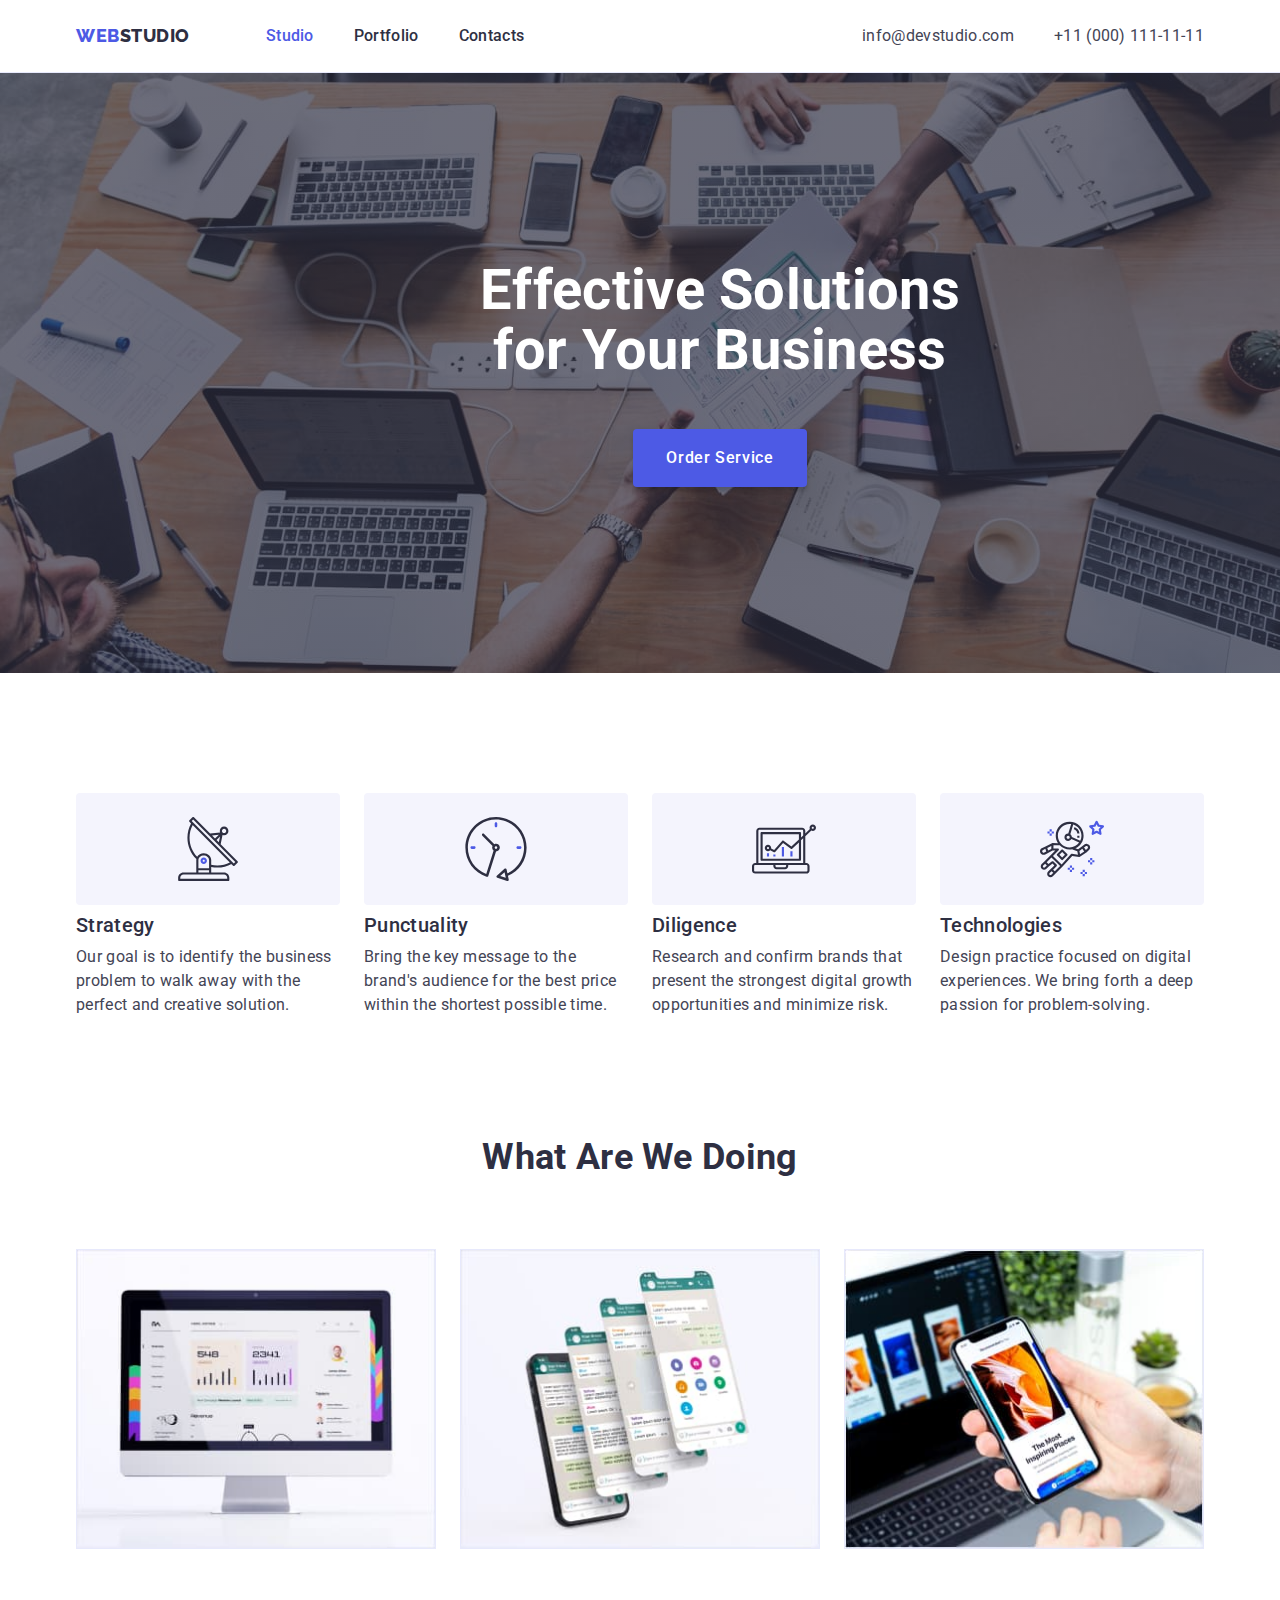
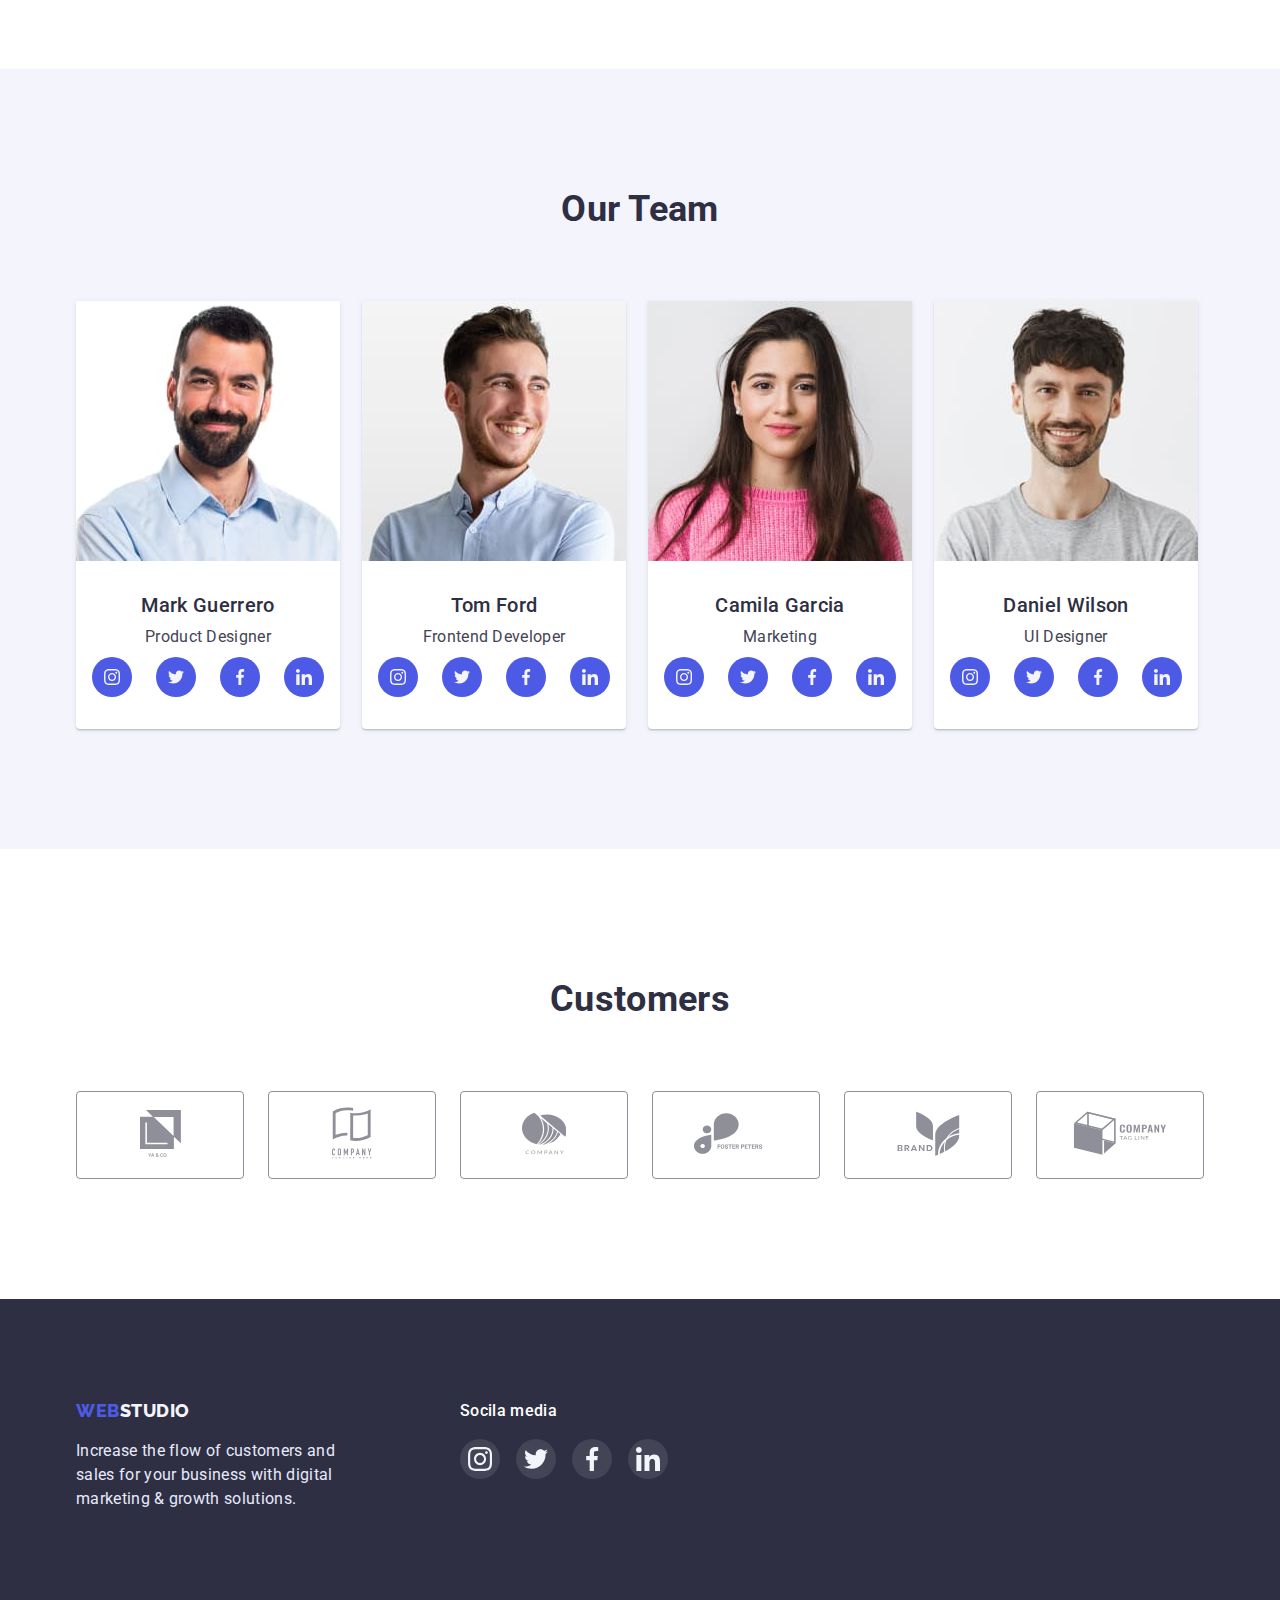
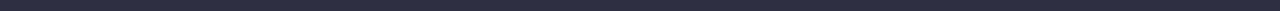
==== index.html @ 2a9cec0b "start HW5" ====
<!DOCTYPE html>
<html lang="en">

<head>
    <meta charset="UTF-8">
    <meta http-equiv="X-UA-Compatible" content="IE=edge">
    <meta name="viewport" content="width=device-width, initial-scale=1.0">
    <link rel="preconnect" href="https://fonts.googleapis.com">
    <link rel="preconnect" href="https://fonts.gstatic.com" crossorigin>
    <link rel="preconnect" href="https://fonts.googleapis.com">
    <link rel="preconnect" href="https://fonts.gstatic.com" crossorigin>
    <link 
        href="https://fonts.googleapis.com/css2?family=Raleway:wght@800&family=Roboto:wght@400;500;700&display=swap"
        rel="stylesheet">
    <link rel="stylesheet" href="https://cdnjs.cloudflare.com/ajax/libs/modern-normalize/1.1.0/modern-normalize.min.css">
    <link rel="stylesheet" href="./css/styles.css">
    <title>Studio</title>
</head>
<body class="page">
    <header class="page-header">
        <div class="container header-nav">
            <!-- Логотип -->
            <a href="./index.html" class="logo"> <span class="blue">WEB</span>STUDIO</a>
            <!-- Навігація по сайту -->
            <nav>
                <ul class="site-nav list">
                    <li class="item">
                        <a href="./index.html" title="Studio" class="link current">Studio</a>
                    </li>
                    <li class="item">
                        <a href="./portfolio.html" title="Portfolio" class="link">Portfolio</a>
                    </li>
                    <li class="item">
                        <a href="" title="Contacts" class="link">Contacts</a>
                    </li>
                </ul>
            </nav>
            <!-- Контакти -->
            <div class="site-contact">
                <ul class="site-contact list">
                    <li class="item">
                        <a href="mailto:info@devstudio.com" class="link">info@devstudio.com</a>
                    </li>
                    <li class="item">
                        <a href="tel:+110001111111" class="link">+11 (000) 111-11-11</a>
                    </li>
                </ul>
            </div>
        </div>
    </header>
    <main>
        <!-- Дошка з контентом -->
        <section class="hero">
            <div class="container">
                <h1 class="hero-title">Effective Solutions <br/> for Your Business</h1>
                <button type="button" class="button primary">Order Service</button>
                <!-- <a href="" alt="order">Order Service</a> -->
            </div>
        </section>
        <!-- Секція "Наші переваги" -->
        <section class="section benefits">
            <div class="container">
                <h2 class="section-title">Our advantages</h2>
                <ul class="benefits-list list">
                    <li class="ben-item">
                        <div class="ben-icon">
                            <svg class="ads">
                                <use href="./svg/symbol-defs.svg#icon-antenna">
                                </use>
                            </svg>
                        </div>
                        <h3 class="title">Strategy</h3>
                        <p class="text">Our goal is to identify the business
                            problem to walk away with the perfect and creative solution.</p>
                    </li>
                    <li class="ben-item">
                        <div class="ben-icon">
                            <svg class="ads">
                                <use href="./svg/symbol-defs.svg#icon-clock">
                                </use>
                            </svg>
                        </div>
                        <h3 class="title">Punctuality</h3>
                        <p class="text">Bring the key message to the brand's audience for the best price within the shortest possible
                            time.</p>
                    </li>
                    <li class="ben-item">
                        <div class="ben-icon">
                            <svg class="ads">
                                <use href="./svg/symbol-defs.svg#icon-diagram">
                                </use>
                            </svg>
                        </div>
                        <h3 class="title">Diligence</h3>
                        <p class="text">Research and confirm brands that present the strongest digital growth opportunities and minimize
                            risk.</p>
                    </li>
                    <li class="ben-item">
                        <div class="ben-icon">
                            <svg class="ads">
                                <use href="./svg/symbol-defs.svg#icon-astronaut">
                                </use>
                            </svg>
                        </div>
                        <h3 class="title">Technologies</h3>
                        <p class="text">Design practice focused on digital experiences. We bring forth a deep passion for
                            problem-solving.</p>
                    </li>
                </ul>
            </div>
        </section>
        <!-- Секція  "Чим ми займаємося"-->
        <section class="section work">
            <div class="container">
                <h2 class="section-title">What are we doing</h2>
                <ul class="work-list list">
                    <li class="work-item">
                            <img src="./images/monitor.jpg" width="360" height="300" alt="monitor" class="work-img">
                    </li>
                    <li class="work-item">
                            <img src="./images/interfaces.jpg" width="360" height="300" alt="interface" class="work-img">
                    </li>
                    <li class="work-item">
                            <img src="./images/phone.jpg" width="360" height="300" alt="phone" class="work-img">
                    </li>
                </ul>
            </div>
        </section>
        <!-- Секція "Наша команда" -->
        <section class="section team">
            <div class="container">
                <h2 class="section-title">Our Team</h2>
                <ul class="team-list list">
                    <li class="team-card">
                        <img src="./images/mark.jpg" width="264" height="260" alt="Mark Guerrero">
                        <h3 class="title">Mark Guerrero</h3>
                        <p class="text">Product Designer</p>
                        <div class="soc-media">
                            <ul class="soc list">
                                <li class="soc-item">
                                    <a href="" class="link">
                                        <svg class="soc-icon">
                                            <use href="./svg/symbol-defs.svg#icon-instagram"></use>
                                        </svg>
                                    </a>
                                </li>
                                <li class="soc-item">
                                    <a href="" class="link">
                                        <svg class="soc-icon">
                                            <use href="./svg/symbol-defs.svg#icon-twitter"></use>
                                        </svg>
                                    </a>
                                </li>
                                <li class="soc-item">
                                    <a href="" class="link">
                                        <svg class="soc-icon">
                                            <use href="./svg/symbol-defs.svg#icon-facebook"></use>
                                        </svg>
                                    </a>
                                </li>
                                <li class="soc-item">
                                    <a href="" class="link">
                                        <svg class="soc-icon">
                                            <use href="./svg/symbol-defs.svg#icon-linkedin"></use>
                                        </svg>
                                    </a>
                                </li>
                            </ul>
                        </div>
                    </li>
                    <li class="team-card">
                        <img src="./images/tom.jpg" width="264" height="260" alt="Tom Ford">
                        <h3 class="title">Tom Ford</h3>
                        <p class="text">Frontend Developer</p>
                        <div class="soc-media">
                            <ul class="soc list">
                                <li class="soc-item">
                                    <a href="" class="link">
                                        <svg class="soc-icon">
                                            <use href="./svg/symbol-defs.svg#icon-instagram"></use>
                                        </svg>
                                    </a>
                                </li>
                                <li class="soc-item">
                                    <a href="" class="link">
                                        <svg class="soc-icon">
                                            <use href="./svg/symbol-defs.svg#icon-twitter"></use>
                                        </svg>
                                    </a>
                                </li>
                                <li class="soc-item">
                                    <a href="" class="link">
                                        <svg class="soc-icon">
                                            <use href="./svg/symbol-defs.svg#icon-facebook"></use>
                                        </svg>
                                    </a>
                                </li>
                                <li class="soc-item">
                                    <a href="" class="link">
                                        <svg class="soc-icon">
                                            <use href="./svg/symbol-defs.svg#icon-linkedin"></use>
                                        </svg>
                                    </a>
                                </li>
                            </ul>
                        </div>
                    </li>
                    <li class="team-card">
                        <img src="./images/camila.jpg" width="264" height="260" alt="Camila Garcia">
                        <h3 class="title">Camila Garcia</h3>
                        <p class="text">Marketing</p>
                        <div class="soc-media">
                            <ul class="soc list">
                                <li class="soc-item">
                                    <a href="" class="link">
                                        <svg class="soc-icon">
                                            <use href="./svg/symbol-defs.svg#icon-instagram"></use>
                                        </svg>
                                    </a>
                                </li>
                                <li class="soc-item">
                                    <a href="" class="link">
                                        <svg class="soc-icon">
                                            <use href="./svg/symbol-defs.svg#icon-twitter"></use>
                                        </svg>
                                    </a>
                                </li>
                                <li class="soc-item">
                                    <a href="" class="link">
                                        <svg class="soc-icon">
                                            <use href="./svg/symbol-defs.svg#icon-facebook"></use>
                                        </svg>
                                    </a>
                                </li>
                                <li class="soc-item">
                                    <a href="" class="link">
                                        <svg class="soc-icon">
                                            <use href="./svg/symbol-defs.svg#icon-linkedin"></use>
                                        </svg>
                                    </a>
                                </li>
                            </ul>
                        </div>
                    </li>
                    <li class="team-card">
                        <img src="./images/daniel.jpg" width="264" height="260" alt="Daniel Wilson">
                        <h3 class="title">Daniel Wilson</h3>
                        <p class="text">UI Designer</p>
                        <div class="soc-media">
                            <ul class="soc list">
                                <li class="soc-item">
                                    <a href="" class="link">
                                        <svg class="soc-icon">
                                            <use href="./svg/symbol-defs.svg#icon-instagram"></use>
                                        </svg>
                                    </a>
                                </li>
                                <li class="soc-item">
                                    <a href="" class="link">
                                        <svg class="soc-icon">
                                            <use href="./svg/symbol-defs.svg#icon-twitter"></use>
                                        </svg>
                                    </a>
                                </li>
                                <li class="soc-item">
                                    <a href="" class="link">
                                        <svg class="soc-icon">
                                            <use href="./svg/symbol-defs.svg#icon-facebook"></use>
                                        </svg>
                                    </a>
                                </li>
                                <li class="soc-item">
                                    <a href="" class="link">
                                        <svg class="soc-icon">
                                            <use href="./svg/symbol-defs.svg#icon-linkedin"></use>
                                        </svg>
                                    </a>
                                </li>
                            </ul>
                        </div>
                    </li>
                </ul>
            </div>
        </section>
        <section class="section customer">
            <div class="container">
                <h2 class="section-title">Customers</h2>
                <ul class="customer-list list">
                    <li class="custom-card">
                        <a href="" class="link">
                            <svg class="custom first">
                                <use href="./svg/symbol-defs.svg#icon-comp_1"></use>
                            </svg>
                        </a>
                    </li>
                    <li class="custom-card">
                        <a href="" class="link">
                            <svg class="custom second">
                                <use href="./svg/symbol-defs.svg#icon-comp_2"></use>
                            </svg>
                        </a>
                    </li>
                    <li class="custom-card">
                        <a href="" class="link">
                            <svg class="custom third">
                                <use href="./svg/symbol-defs.svg#icon-comp_3"></use>
                            </svg>
                        </a>
                    </li>
                    <li class="custom-card">
                        <a href="" class="link ">
                            <svg class="custom fourth">
                                <use href="./svg/symbol-defs.svg#icon-comp_4"></use>
                            </svg>
                        </a>
                    </li>
                    <li class="custom-card">
                        <a href="" class="link">
                            <svg class="custom fives">
                                <use href="./svg/symbol-defs.svg#icon-comp_5"></use>
                            </svg>
                        </a>
                    </li>
                    <li class="custom-card">
                        <a href="" class="link">
                            <svg class="custom six">
                                <use href="./svg/symbol-defs.svg#icon-comp_6"></use>
                            </svg>
                        </a>
                    </li>
                </ul>
            </div>
        </section>
    </main>
    <footer class="footer studio">
        <div class="container">
            <div class="footer slogan">
                <!-- Логотип -->
                <a href="./index.html" class="logo footer"><span class="blue">WEB</span><span class="white">STUDIO</span></a>
                <!-- Slogan -->
                <p class="text">Increase the flow of customers and sales for your business with digital marketing & growth solutions.</p>
            </div>
            <!-- Соцмережі -->
            <div class="footer soc">
                <h2 class="footer title">Socila media</h2>
                <div class="soc-media">
                    <ul class="soc list">
                        <li class="soc-item">
                            <a href="" class="link">
                                <svg class="soc-icon">
                                    <use href="./svg/symbol-defs.svg#icon-instagram"></use>
                                </svg>
                            </a>
                        </li>
                        <li class="soc-item">
                            <a href="" class="link">
                                <svg class="soc-icon">
                                    <use href="./svg/symbol-defs.svg#icon-twitter"></use>
                                </svg>
                            </a>
                        </li>
                        <li class="soc-item">
                            <a href="" class="link">
                                <svg class="soc-icon">
                                    <use href="./svg/symbol-defs.svg#icon-facebook"></use>
                                </svg>
                            </a>
                        </li>
                        <li class="soc-item">
                            <a href="" class="link">
                                <svg class="soc-icon">
                                    <use href="./svg/symbol-defs.svg#icon-linkedin"></use>
                                </svg>
                            </a>
                        </li>
                    </ul>
                </div>
            </div>
        </div>
    </footer>
</body>

</html>
---- css/styles.css ----
/* Main page */

/* Primary text color #434455 */
/* Secondary text color (title) #2E2F42 */
/* White text color #FFFFFF */
/* Footer text color #E7E9FC */
/* Logo color blue #4D5AE5 */
/* logo color white #F4F4FD */
/* Header bg color #FFFFFF */
/* Hero bg color #2E2F42 */
/* Benefits bg color #E5E5E5 */
/* Team bg color #F4F4FD */
/* Footer bg color #2E2F42 */
/* Accent color #4D5AE5 */
/* Button bg color #4D5AE5 */
/* Button color #FFFFFF */

/* Portfolio page */

/* Button active bg #404BBF */
/* Button non-active bg #F4F4FD */
/* Button active text color #FFFFFF */
/* Button non-active text color #4D5AE5 */



:root{
    --primary-text-color: #434455;
    --title-text-color: #2E2F42;
    --white-text-color: #FFFFFF;
    --footer-text-color: #E7E9FC;
    --logo-color-blue: #4D5AE5;
    --logo-color-white: #F4F4FD;
    --header-bg-clr: #FFFFFF;
    --hero-bg-clr: #2E2F42;
    --benefits-bg-clr: #FFFFFF;
    --team-bg-clr: #F4F4FD;
    --footer-bg-clr: #2E2F42;
    --accent-color: #4D5AE5; 
    --btn-bg-clr: #4D5AE5;
    --btn-txt-clr: #FFFFFF;
    --card-bg-clr: #FFFFFF;
    /* Portfolio page */
    --btn-active-bg: #404BBF;
    --btn-non-actvive-bg: #F4F4FD;
    --btn-active-txt-clr: #FFFFFF;
    --btn-non-active-txt-clr: #4D5AE5;
}

.page {
    margin: 0 0;

    color: var(--primary-text-color);
    background-color: var(--benefits-bg-clr);

    font-family: Roboto, sans-serif;
    letter-spacing: 0.02em;
}

/* Скидання всіх крапок у списках */

.list {
    list-style: none;
    padding: 0;
    margin: 0;
}

h2 {
    margin-top: 0;
    margin-bottom: 0;
}

.container {
    width: 1158px;
    padding-left: 15px;
    padding-right: 15px;
    margin-left: auto;
    margin-right: auto;
}

img {
    display: block;
    height: auto;
}

svg{
    fill: currentColor;
}

.icon{
    fill: currentColor;
}

.visually-hidden {
    position: absolute;
    white-space: nowrap;
    width: 1px;
    height: 1px;
    overflow: hidden;
    border: 0;
    padding: 0;
    clip: rect(0 0 0 0);
    clip-path: inset(50%);
    margin: -1px;
  }

/* Page header */

.page-header {
    background-color: var(--header-bg-clr);
    border-bottom: 1px solid var(--footer-text-color);
}

/* Logo */

.logo {
    margin-right: 76px;

    color: var(--title-text-color);
    text-decoration: none;

    font-family: Raleway, sans-serif;
    font-weight: 800;
    font-size: 18px;
    line-height: 1.33;
    
    letter-spacing: 0.03em;
    text-transform: uppercase;
}

.logo > .blue {
    color: var(--logo-color-blue);
}

/* site nav */
.header-nav {
    display: flex;
    align-items: center;
}

.site-nav,
.site-contact {
    display: flex;
}

.site-nav .item:not(:last-child),
.site-contact .item:not(:last-child) {
    margin-right: 40px; 
}

/* .site-nav .item + .item,
.site-contact .item + .item {
    margin-left: 40px;
} */

.site-nav .link {
    display: block;
    padding-top: 24px;
    padding-bottom: 24px;

    color: var(--title-text-color);
    text-decoration: none;

    font-weight: 500;
    font-size: 16px;
    line-height: 1.5;
}

.site-nav .link.current {
    color: var(--accent-color);
}

.site-nav .link:hover,
.site-nav .link:focus {
    color: var(--accent-color);
}

.site-contact {
    margin-left: auto;
}

.site-contact .link {
    display: block;
    padding-top: 24px;
    padding-bottom: 24px;

    color: var(--primary-text-color);
    text-decoration: none;
}

.site-contact .link:hover,
.site-contact .link:focus {
    color: var(--accent-color);
}

/* Hero */

.hero{
    height: 600px;
    min-width: 1440px;
    margin-left: auto;
    margin-right: auto;
    padding-top: 188px;
    padding-bottom: 188px;

    text-align: center;

    background-color: var(--hero-bg-clr);
    background-image: linear-gradient(to right,
    rgba(46, 47, 66, 0.7),
    rgba(46, 47, 66, 0.7)
    ),
    url(../images/people-office.jpg);
    background-size: cover;
    background-position: center;
    background-repeat: no-repeat;
}
.hero-title {
    margin-top: 0;
    margin-bottom: 48px;
    color: var(--white-text-color);

    font-weight: 700; 
    font-size: 56px;
    line-height: 1.07;
}

.button {
    cursor: pointer;
    border: 1px solid transparent;
}
 
.button.primary {
    color: var(--btn-txt-clr);
    background-color: var(--btn-bg-clr);

    font-family: inherit;
    font-weight: 500;
    font-size: 16px;
    line-height: 1.5;
    
    letter-spacing: 0.04em;
    text-align: center;

    border-radius: 4px;
    padding: 16px 32px;
    box-shadow: 0px 4px 4px rgba(0, 0, 0, 0.15);
}

/* Наші переваги */

.benefits {
    background-color: var(--benefits-bg-clr);
}


.benefits{
    padding-top: 120px;
    padding-bottom: 120px;
}

.ben-icon {
    display: flex;
    margin-bottom: 8px;
    justify-content: center;
    align-items: center;

    height: 112px;
    width: 264px;
    background-color: #F4F4FD;
    border-radius: 4px;
}

.ads {
    width: 64px;
    height: 64px;
}


.benefits .section-title {
    margin-top: 0;
    color: var(--title-text-color);
    display: none;
}

.benefits-list {
    display: flex;
}

.ben-item:not(:last-child) {
    margin-right: 24px;
}
.benefits-list .title {
    margin-top: 0;
    margin-bottom: 8px;

    color: var(--title-text-color);

    font-weight: 500;
    font-size: 20px;
    line-height: 1.2;
}

.section .text {
    margin-top: 0;
    margin-bottom: 0;

    color: var(--primary-text-color);

    font-size: 16px;
    line-height: 1.5;
}
 
/* Чим ми займаємося */

.section.work {
    padding-top: 0;
    padding-bottom: 120px;
    background-color: var(--benefits-bg-clr);
}

.section-title {
    margin-bottom: 72px;
    color: var(--title-text-color);

    font-weight: 700;
    font-size: 36px;
    line-height: 40px;
    
    text-align: center;
    text-transform: capitalize;
}

.work-list {
    display: flex;
}

.work-img {
    border: 1px solid var(--footer-text-color);
}

.work-item + .work-item {
    margin-left: 24px;
}

/* Team */

.section.team {
    padding-top: 120px;
    padding-bottom: 120px; 

    background-color: var(--team-bg-clr);
}

.team .container {

}

.team .section-title {
    margin-bottom: 72px;
}

.team-list {
    display: flex;
    text-align: center;
}

.team-card {
    padding-bottom: 32px;
    background-color: var(--card-bg-clr);

    box-shadow: 0px 1px 6px rgba(46, 47, 66, 0.08), 0px 1px 1px rgba(46, 47, 66, 0.16), 0px 2px 1px rgba(46, 47, 66, 0.08);
    border-radius: 0px 0px 4px 4px;
}

.team-card:not(:last-child){
    margin-right: 22px;
}

.team-card > img {
    margin-bottom: 32px;
} 

.team-list .title {
    margin-top: 0;
    margin-bottom: 8px;

    color: var(--title-text-color);

    font-weight: 500;
    font-size: 20px;
    line-height: 1.2;
    
    text-align: center;
}

.team-list .text {
    color: var(--primary-text-color);

    font-size: 16px;
    line-height: 1.5;
    
    text-align: center;
}

.soc-media {
    margin-top: 8px;

}

.soc.list {
    display: inline-flex;
    padding-left: 16px;
    padding-right: 16px;
    align-items: center;

}

.soc-item:not(:last-child) {
    margin-right: 24px;
}

.soc-item {
    display: flex;
    justify-content: center;
    align-items: center;

    height: 40px;
    width: 40px;
    background-color: var(--accent-color);
    border-radius: 50%;
}

.soc-item:hover,
.soc-item:focus {
    background-color: #FFFFFF;
}

.soc-item .link {
    height: 16px;
    width: 16px;
}

.soc-icon {
    width: 16px;
    height: 16px;

    fill: var(--btn-non-actvive-bg);

    background-size: contain;
    background-position: center;
}


.soc-item:hover .soc-icon,
.soc-item:focus .soc-icon {
    fill: var(--accent-color);
}

/* Customers */

.customer .container {
    padding-top: 130px;
    padding-bottom: 120px;
}

.customer .section-title {
    margin-bottom: 72px;
}
.customer-list {
    display: inline-flex;
}

.customer-card .link{
    display: flex;

    align-items: center;
}


.custom-card {
    display: flex;
    justify-content: center;
    align-items: center;

    width: 168px;
    height: 88px;
    border: 1px solid #8E8F99;
    border-radius: 4px;
}

.custom-card:not(:last-child) {
    margin-right: 24px;
}
.custom-card:focus,
.custom-card:hover {
    border: 1px solid var(--accent-color);
}

.custom-card:hover .custom,
.custom-card:focus .custom{
    fill: var(--accent-color);
}

.custom {
    background-size: contain;
    background-position: center;

    fill: #8E8F99;
}

.custom.first {
    width: 41px;
    height: 47px;
}

.custom.second {
    width: 40px;
    height: 52px;
}

.custom.third {
    width: 44px;
    height: 51px;
}

.custom.fourth {
    width: 84px;
    height: 41px;
}

.custom.fives {
    width: 63px;
    height: 45px;
}

.custom.six {
    width: 94px;
    height: 44px;
}

/* Footer */

.footer {
    /* display: flex; */
    padding-top: 100px;
    padding-bottom: 100px;

    background-color: var(--footer-bg-clr);
}

.footer .container {
    display: flex;
}

.footer.slogan {
    display: block;
    padding-top: 0;
    padding-bottom: 0;
    margin-right: 120px;
}

.logo > .white {
    color: var(--logo-color-white);
}

.logo.footer {
    display: flex;
    margin-bottom: 16px;
    padding: 0;

}

.footer .text {
    margin: 0;
    width: 264px;

    color: var(--footer-text-color);

    font-size: 16px;
    line-height: 1.5;
}

/* Footer soc media section */

.footer.soc {
    display: block;
    padding-top: 0;
    padding-bottom: 0;
}

.footer.title {
    padding-top: 0;
    padding-bottom: 0;
    margin-bottom: 16px;

    font-weight: 500;
    font-size: 16px;
    line-height: 1.5;

    letter-spacing: 0.02em;

    color: #FFFFFF;
}

.footer .soc-media {
    padding: 0 0;
}

.footer .list {
    padding-left: 0;
}

.footer .soc-item {
    background-color: var(--primary-text-color);
}

.footer .soc-item:not(:last-child) {
    margin-right: 16px;
}

.soc-item .link {
    display: flex;
    justify-content: center;
    align-items: center;

    width: 24px;
    height: 24px;
}

.footer .soc-icon {
    width: 24px;
    height: 24px;
}

.footer .soc-item:hover,
.footer .soc-item:focus {
    background-color: #F4F4FD;
}

.footer .soc-item:hover .soc-icon,
.footer .soc-item:focus .soc-icon{
    fill: var(--primary-text-color)
}
/* Portfolio */

.content .section-title {
    color: var(--title-text-color);
    display: none;
}

.portfolio .content {
    padding-top: 96px;
    padding-bottom: 120px;
}

/* Buttons' list */

.button-list {
    display: flex;
    justify-content: center;
}

.btb-item:not(:last-child) {
    margin-right: 24px;
}
.button-portfolio {
    padding: 12px 24px;

    color: var(--btn-non-active-txt-clr);
    background-color: var(--btn-non-actvive-bg);
    
    font-family: inherit;
    font-weight: 500;
    font-size: 16px;
    line-height: 1.5;
    
    display: flex;
    align-items: center;
    text-align: center;
    letter-spacing: 0.04em;

    border: 1px solid #E7E9FC;
    border-radius: 4px;
}

.button-portfolio:hover,
.button-portfolio:focus {
    color: var(--btn-active-txt-clr);
    background-color: var(--btn-active-bg);
    border: 1px solid transparent;

    box-shadow: 0px 3px 1px rgba(0, 0, 0, 0.1), 
    0px 2px 1px rgba(0, 0, 0, 0.08), 
    0px 2px 2px rgba(0, 0, 0, 0.12);
}

.section.buttons{
    margin-bottom: 72px;
}
/* Content list */

.content-list {
    display: flex;
    flex-wrap: wrap;
    column-gap: 24px;
    row-gap: 48px;
}

.content-list .content-card {
    flex-basis: calc((100% - 48px) / 3);

    background-color: var(--card-bg-clr);
    text-align: left;
}

.content-list .content-card:hover,
.content-list .content-card:focus {
    box-shadow: 0px 1px 6px rgba(46, 47, 66, 0.08);;
}


.content-wrapper {
    border: 1px solid var(--footer-text-color);
    border-top: none;
    padding-bottom: 23px;
    padding-top: 32px;
    padding-left: 16px;
}

.content-card img {
    /* margin-bottom: 32px; */
}

.content-list .link {
    text-decoration: none;
}

.content-card .title {
    margin-top: 0;
    margin-bottom: 8px;

    color: var(--title-text-color);
    font-size: 20px;
    line-height: 1.2;
    letter-spacing: 0.02em;
}

.content-card .text {
    color: var(--primary-text-color);
    font-size: 16px;
    line-height: 1.5;
    letter-spacing: 0.02em;
}
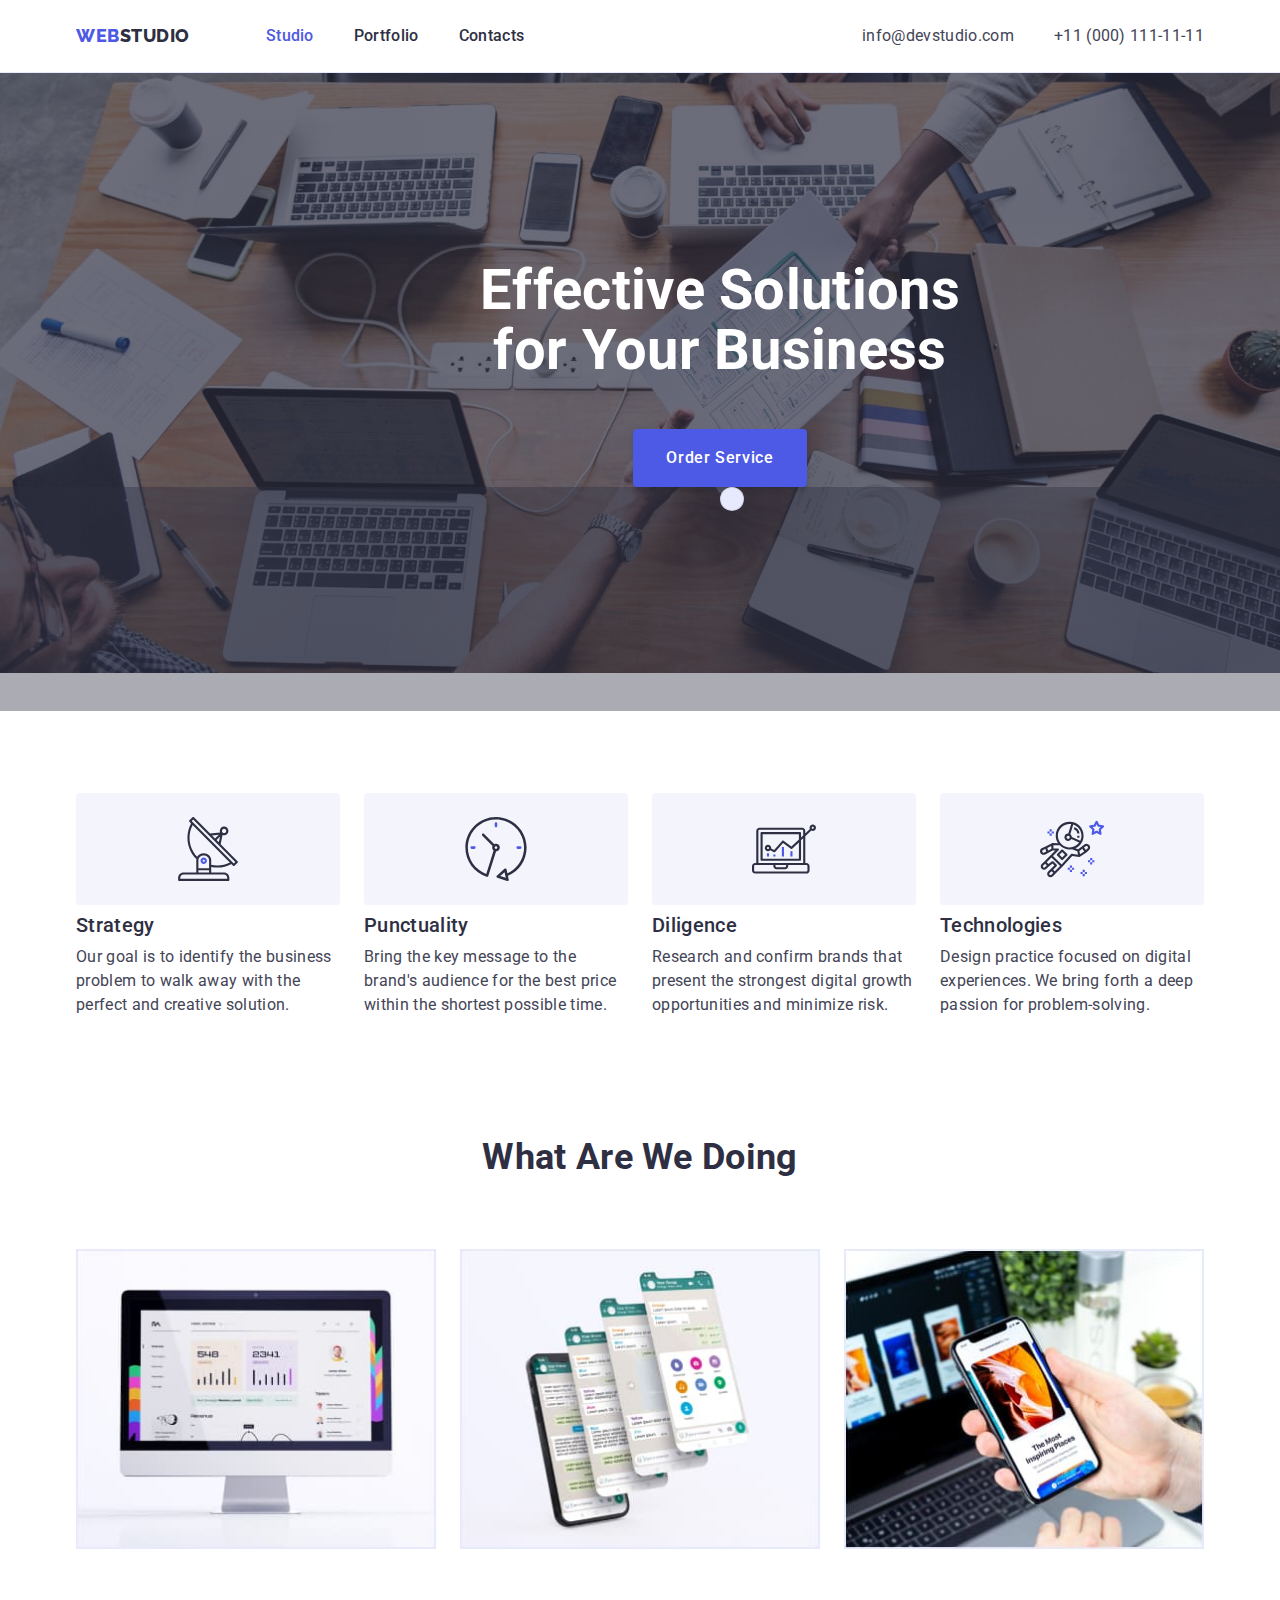
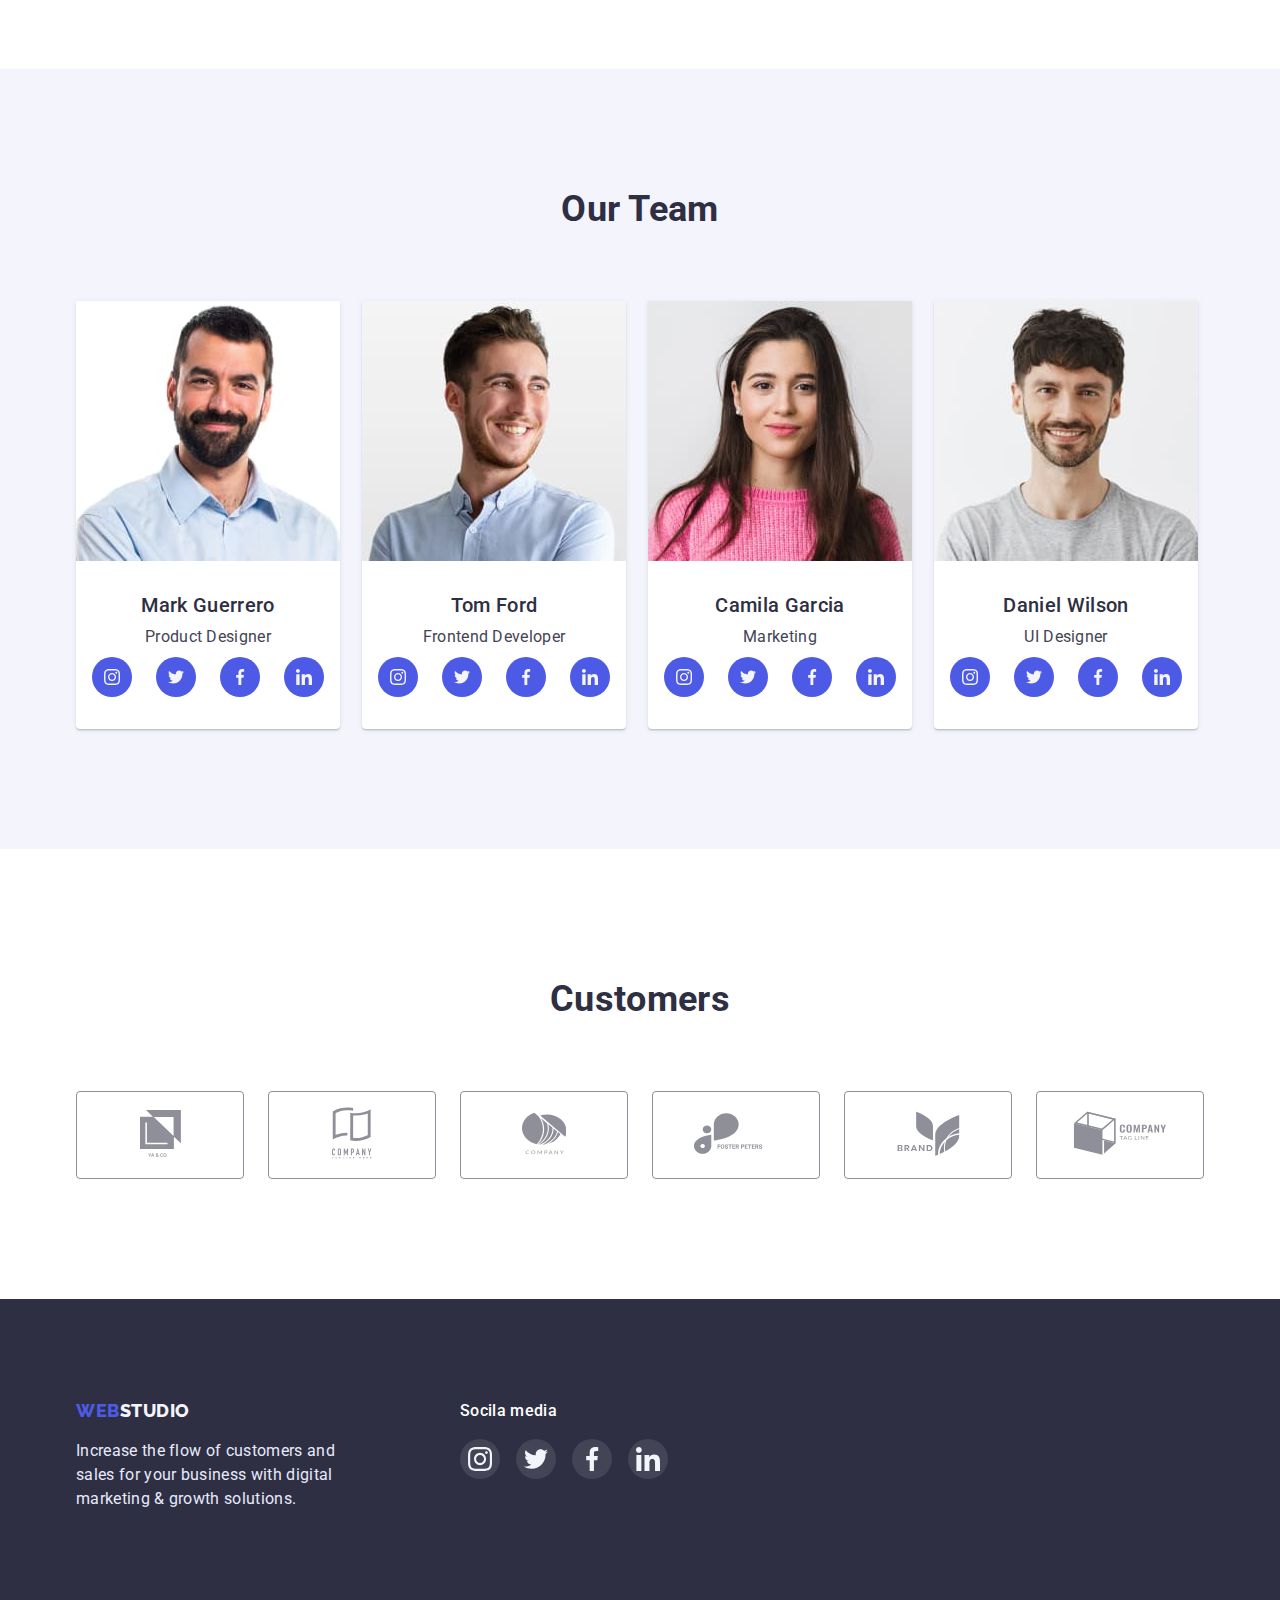
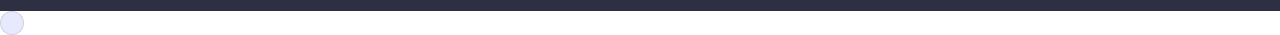
==== commit 41edce0a: "+portfolio's content cards hover" ====
--- a/index.html
+++ b/index.html
@@ -24,7 +24,7 @@
             <!-- Навігація по сайту -->
             <nav>
                 <ul class="site-nav list">
-                    <li class="item">
+                    <li class="item current">
                         <a href="./index.html" title="Studio" class="link current">Studio</a>
                     </li>
                     <li class="item">
@@ -55,6 +55,12 @@
                 <h1 class="hero-title">Effective Solutions <br/> for Your Business</h1>
                 <button type="button" class="button primary">Order Service</button>
                 <!-- <a href="" alt="order">Order Service</a> -->
+                <!-- Modal window -->
+            </div>
+            <div class="modal-layout">
+                <div class="modal-window">
+                    <button type="button" class="modal-btn"></button>
+                </div>
             </div>
         </section>
         <!-- Секція "Наші переваги" -->
@@ -378,6 +384,12 @@
             </div>
         </div>
     </footer>
+    <div class="modal-layout">
+        <div class="modal-window">
+            <button type="button" class="modal-btn"></button>
+        </div>
+    </div>
+    <script src="./js/modal.js"></script>
 </body>
 
 </html>--- a/css/styles.css
+++ b/css/styles.css
@@ -166,8 +166,23 @@
     line-height: 1.5;
 }
 
+.site-nav .item.current {
+    position: relative;
+}
 .site-nav .link.current {
     color: var(--accent-color);
+}
+
+.site-nav .link.current::after {
+    content: "";
+    position: relative;
+    bottom: 0;
+    left: 0;
+    width: 48px;
+    height: 4px;
+
+    border-radius: 2px;
+    background-color: var(--btn-active-bg);
 }
 
 .site-nav .link:hover,
@@ -247,6 +262,27 @@
     box-shadow: 0px 4px 4px rgba(0, 0, 0, 0.15);
 }
 
+.modal-layout {
+    position: relative;
+    top: 0;
+    left: 0;
+    width: 100%;
+    height: 100%;
+
+    background-color: rgba(46, 47, 66, 0.4);
+    pointer-events: none;
+}
+
+.modal-btn {
+    position: absolute;
+    width: 24px;
+    height: 24px;
+    border-radius: 50%;
+
+    background: #E7E9FC;
+    border: 1px solid rgba(0, 0, 0, 0.1);
+}
+
 /* Наші переваги */
 
 .benefits {
@@ -708,6 +744,7 @@
 }
 
 .content-list .content-card {
+    position: relative;
     flex-basis: calc((100% - 48px) / 3);
 
     background-color: var(--card-bg-clr);
@@ -716,9 +753,14 @@
 
 .content-list .content-card:hover,
 .content-list .content-card:focus {
-    box-shadow: 0px 1px 6px rgba(46, 47, 66, 0.08);;
-}
-
+    box-shadow: 0px 1px 6px rgba(46, 47, 66, 0.08);
+    
+}
+
+.content-card .link:hover .card-overlay,
+.content-card .link:focus .card-overlay {
+    transform: translate(0,0);
+}
 
 .content-wrapper {
     border: 1px solid var(--footer-text-color);
@@ -728,8 +770,30 @@
     padding-left: 16px;
 }
 
-.content-card img {
-    /* margin-bottom: 32px; */
+.content-card .card-overlay {
+    position: absolute;
+    left: 0;
+    top: 0;
+    margin: 0;
+    width: 100%;
+    height: 100%;
+    padding: 40px 32px 164px;
+    overflow: auto;
+    transform: translate(0,100%);
+    transition: transform 500ms linear;
+
+    font-size: 16px;
+    line-height: 1.5;
+    letter-spacing: 0.02em;
+
+    color: #F4F4FD;
+    background-color: #4D5AE5;
+    /* opacity: 0; */
+}
+
+.content-list .img-wrapper {
+    position: relative;
+    overflow: hidden;
 }
 
 .content-list .link {
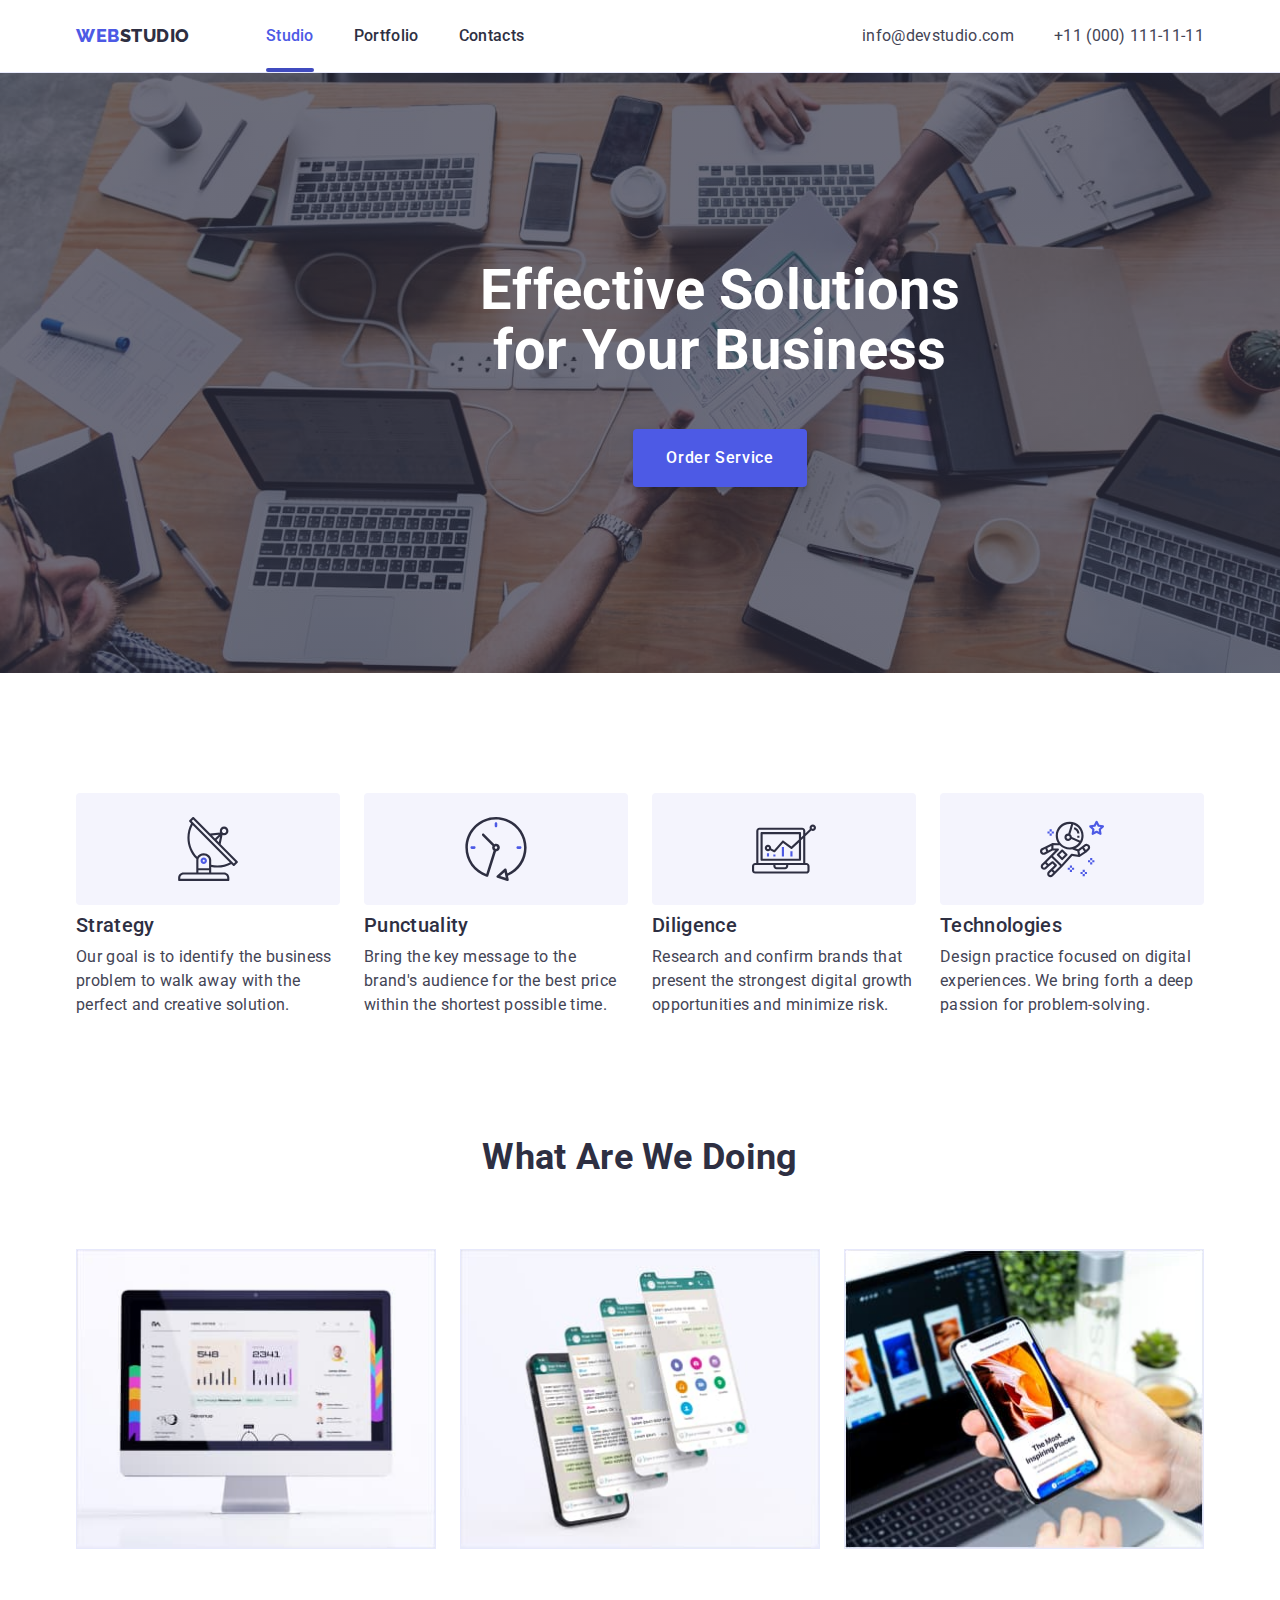
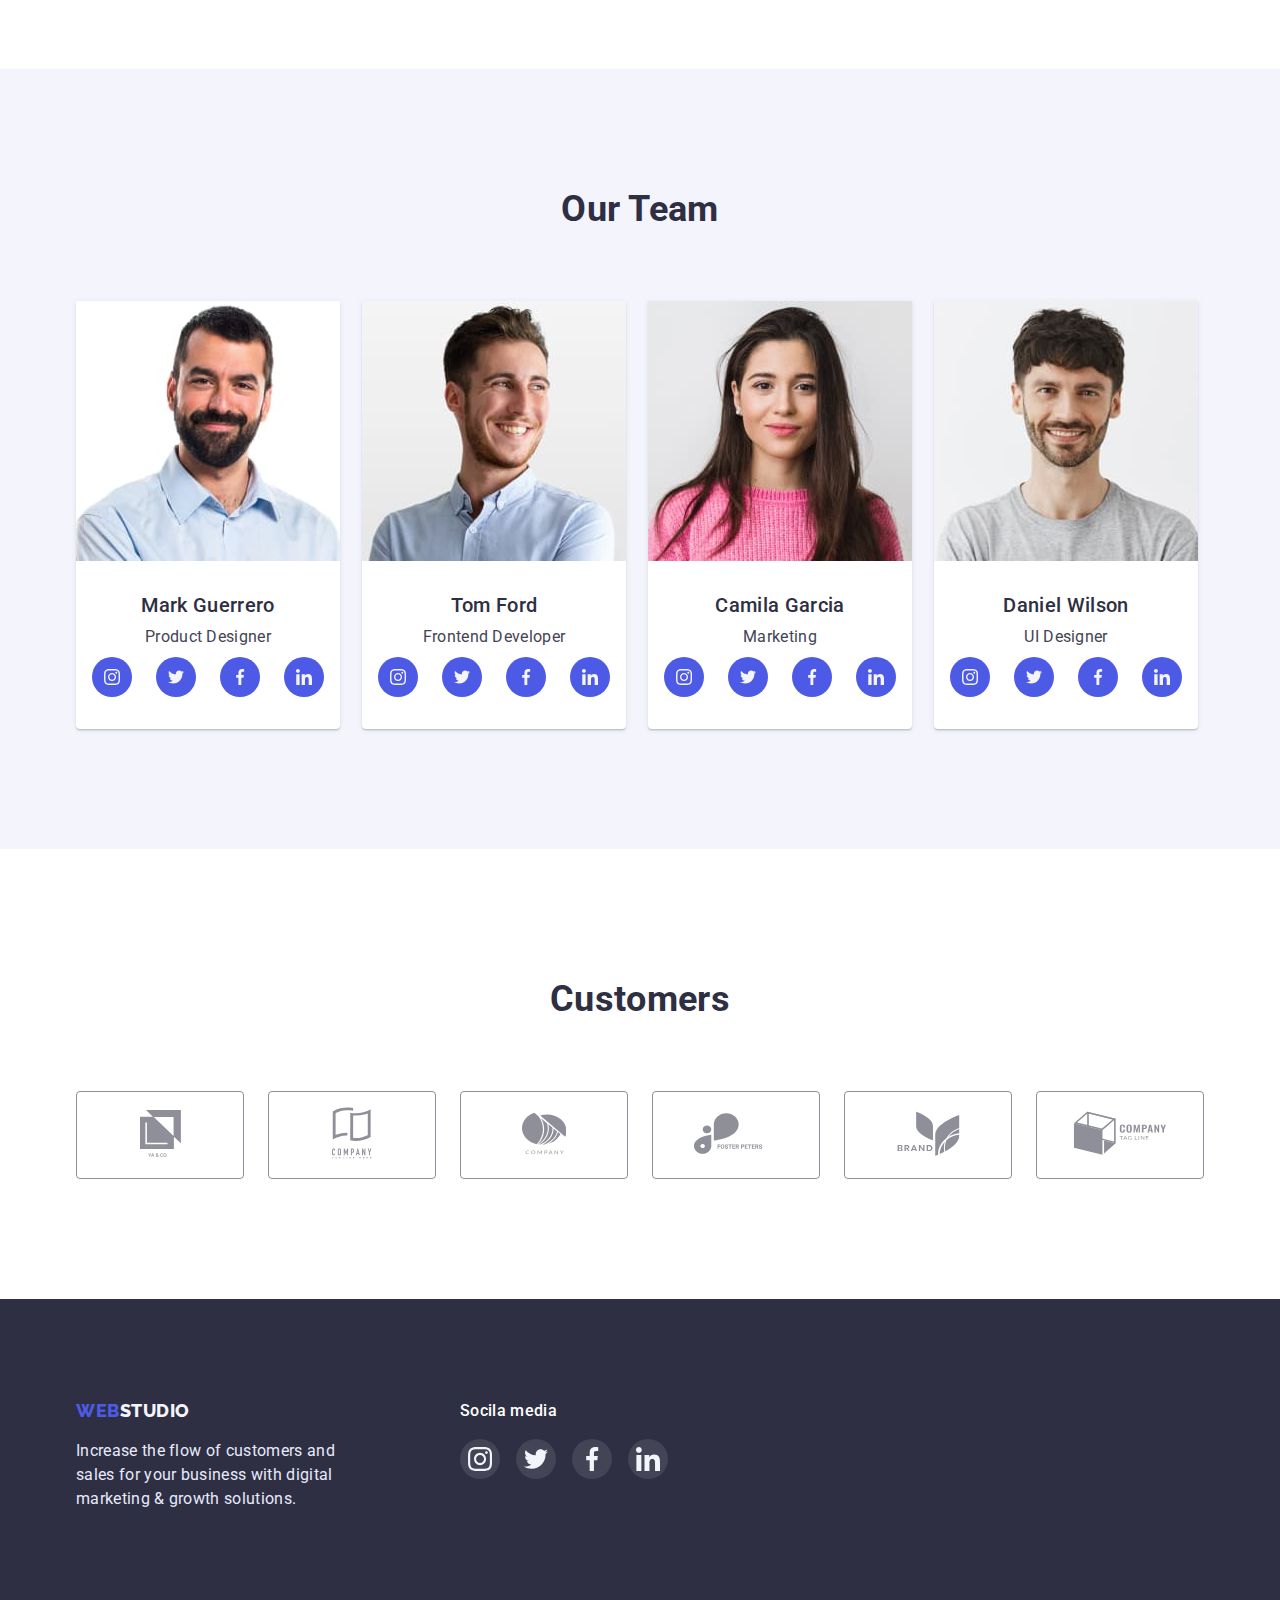
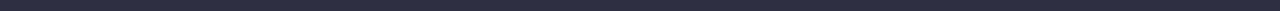
==== commit 42cbb0ab: "+animation" ====
--- a/index.html
+++ b/index.html
@@ -24,7 +24,7 @@
             <!-- Навігація по сайту -->
             <nav>
                 <ul class="site-nav list">
-                    <li class="item current">
+                    <li class="item">
                         <a href="./index.html" title="Studio" class="link current">Studio</a>
                     </li>
                     <li class="item">
@@ -53,17 +53,11 @@
         <section class="hero">
             <div class="container">
                 <h1 class="hero-title">Effective Solutions <br/> for Your Business</h1>
-                <button type="button" class="button primary">Order Service</button>
+                <button type="button" class="button primary" data-modal-open>Order Service</button>
                 <!-- <a href="" alt="order">Order Service</a> -->
-                <!-- Modal window -->
-            </div>
-            <div class="modal-layout">
-                <div class="modal-window">
-                    <button type="button" class="modal-btn"></button>
-                </div>
-            </div>
-        </section>
-        <!-- Секція "Наші переваги" -->
+            </div>
+        </section>
+        <!-- Section "Benefits" -->
         <section class="section benefits">
             <div class="container">
                 <h2 class="section-title">Our advantages</h2>
@@ -115,7 +109,7 @@
                 </ul>
             </div>
         </section>
-        <!-- Секція  "Чим ми займаємося"-->
+        <!-- Sections "Works"-->
         <section class="section work">
             <div class="container">
                 <h2 class="section-title">What are we doing</h2>
@@ -132,7 +126,7 @@
                 </ul>
             </div>
         </section>
-        <!-- Секція "Наша команда" -->
+        <!-- Section "Team" -->
         <section class="section team">
             <div class="container">
                 <h2 class="section-title">Our Team</h2>
@@ -288,6 +282,7 @@
                 </ul>
             </div>
         </section>
+        <!-- Section "Customers" -->
         <section class="section customer">
             <div class="container">
                 <h2 class="section-title">Customers</h2>
@@ -384,11 +379,18 @@
             </div>
         </div>
     </footer>
-    <div class="modal-layout">
-        <div class="modal-window">
-            <button type="button" class="modal-btn"></button>
+    <!-- Modals -->
+    <div class="backdrop is-hidden" data-modal>
+        <div class="modal">
+            <button type="button" class="modal-btn" data-modal-close>
+                <svg class="modal-exit-btn-icon" width="8" height="8">
+                    <use href="./svg/symbol-defs.svg#icon-exit_btn">
+                    </use>
+                </svg>
+            </button>
         </div>
     </div>
+    <!-- Scripts -->
     <script src="./js/modal.js"></script>
 </body>
 
--- a/css/styles.css
+++ b/css/styles.css
@@ -45,6 +45,8 @@
     --btn-non-actvive-bg: #F4F4FD;
     --btn-active-txt-clr: #FFFFFF;
     --btn-non-active-txt-clr: #4D5AE5;
+    /* Decoration */
+    --trans-dur-and-func: 250ms cubic-bezier(0.4, 0, 0.2, 1);
 }
 
 .page {
@@ -153,6 +155,7 @@
     margin-left: 40px;
 } */
 
+/* Navigation */
 .site-nav .link {
     display: block;
     padding-top: 24px;
@@ -163,33 +166,36 @@
 
     font-weight: 500;
     font-size: 16px;
-    line-height: 1.5;
-}
-
-.site-nav .item.current {
-    position: relative;
-}
-.site-nav .link.current {
-    color: var(--accent-color);
-}
-
-.site-nav .link.current::after {
-    content: "";
-    position: relative;
-    bottom: 0;
-    left: 0;
-    width: 48px;
-    height: 4px;
-
-    border-radius: 2px;
-    background-color: var(--btn-active-bg);
+    line-height: 1.5; 
 }
 
 .site-nav .link:hover,
 .site-nav .link:focus {
     color: var(--accent-color);
-}
-
+    transition: color var(--trans-dur-and-func);
+}
+
+.site-nav .item.current {
+    position: relative;
+}
+.site-nav .link.current {
+    position: relative;
+    color: var(--accent-color);
+}
+
+.site-nav .link.current::after {
+    content: "";
+    position: absolute;
+    bottom: 0;
+    left: 0;
+    width: 100%;
+    height: 4px;
+
+    border-radius: 2px;
+    background-color: var(--btn-active-bg);
+}
+
+/* Contacts*/
 .site-contact {
     margin-left: auto;
 }
@@ -201,12 +207,15 @@
 
     color: var(--primary-text-color);
     text-decoration: none;
+
 }
 
 .site-contact .link:hover,
 .site-contact .link:focus {
     color: var(--accent-color);
-}
+    transition: color var(--trans-dur-and-func);
+}
+
 
 /* Hero */
 
@@ -262,25 +271,68 @@
     box-shadow: 0px 4px 4px rgba(0, 0, 0, 0.15);
 }
 
-.modal-layout {
-    position: relative;
+/* Modal window */
+
+.backdrop {
+    position: fixed;
     top: 0;
     left: 0;
     width: 100%;
     height: 100%;
 
     background-color: rgba(46, 47, 66, 0.4);
+
+    transition: opacity var(--trans-dur-and-func),
+                visibility var(--trans-dur-and-func);
+}
+
+.backdrop.is-hidden {
+    opacity: 0;
+    visibility: hidden;
     pointer-events: none;
+}
+
+.modal {
+    position: absolute;
+    top: 50%;
+    left: 50%;
+    transform: translate(-50%, -50%);
+    width: 408px;
+    height: 576px;
+
+    background: #FCFCFC;
+    box-shadow: 0px 1px 1px rgba(0, 0, 0, 0.14), 0px 1px 3px rgba(0, 0, 0, 0.12), 0px 2px 1px rgba(0, 0, 0, 0.2);
+    border-radius: 4px;
 }
 
 .modal-btn {
     position: absolute;
+    display: flex;
+    justify-content: center;
+    align-items: center;
+    top: 0;
+    right: 0;
+    transform: translate(-24px, 24px);
     width: 24px;
     height: 24px;
+
     border-radius: 50%;
-
     background: #E7E9FC;
     border: 1px solid rgba(0, 0, 0, 0.1);
+}
+
+.modal-btn:hover,
+.modal-btn:focus {
+    background-color: var(--btn-active-bg);
+    border-color: var(--btn-active-bg);
+    transition: background-color var(--trans-dur-and-func),
+                border-color var(--trans-dur-and-func);
+}
+
+.modal-btn:hover .modal-exit-btn-icon,
+.modal-btn:focus .modal-exit-btn-icon {
+    fill: #E7E9FC;
+    transition: fill var(--trans-dur-and-func);
 }
 
 /* Наші переваги */
@@ -465,11 +517,13 @@
     width: 40px;
     background-color: var(--accent-color);
     border-radius: 50%;
+    
 }
 
 .soc-item:hover,
 .soc-item:focus {
     background-color: #FFFFFF;
+    transition: background-color var(--trans-dur-and-func);
 }
 
 .soc-item .link {
@@ -491,6 +545,7 @@
 .soc-item:hover .soc-icon,
 .soc-item:focus .soc-icon {
     fill: var(--accent-color);
+    transition: fill var(--trans-dur-and-func);
 }
 
 /* Customers */
@@ -523,6 +578,7 @@
     height: 88px;
     border: 1px solid #8E8F99;
     border-radius: 4px;
+
 }
 
 .custom-card:not(:last-child) {
@@ -531,11 +587,13 @@
 .custom-card:focus,
 .custom-card:hover {
     border: 1px solid var(--accent-color);
+    transition: border var(--trans-dur-and-func);
 }
 
 .custom-card:hover .custom,
 .custom-card:focus .custom{
     fill: var(--accent-color);
+    transition: fill var(--trans-dur-and-func);
 }
 
 .custom {
@@ -672,11 +730,13 @@
 .footer .soc-item:hover,
 .footer .soc-item:focus {
     background-color: #F4F4FD;
+    transition: background-color var(--trans-dur-and-func);
 }
 
 .footer .soc-item:hover .soc-icon,
-.footer .soc-item:focus .soc-icon{
+.footer .soc-item:focus .soc-icon {
     fill: var(--primary-text-color)
+    transition: fill var(--trans-dur-and-func); 
 }
 /* Portfolio */
 
@@ -729,6 +789,11 @@
     box-shadow: 0px 3px 1px rgba(0, 0, 0, 0.1), 
     0px 2px 1px rgba(0, 0, 0, 0.08), 
     0px 2px 2px rgba(0, 0, 0, 0.12);
+
+    transition: color var(--trans-dur-and-func), 
+                background-color var(--trans-dur-and-func),
+                box-shadow var(--trans-dur-and-func),
+                border var(--trans-dur-and-func);
 }
 
 .section.buttons{
@@ -754,6 +819,7 @@
 .content-list .content-card:hover,
 .content-list .content-card:focus {
     box-shadow: 0px 1px 6px rgba(46, 47, 66, 0.08);
+    transition: box-shadow var(--trans-dur-and-func); 
     
 }
 
